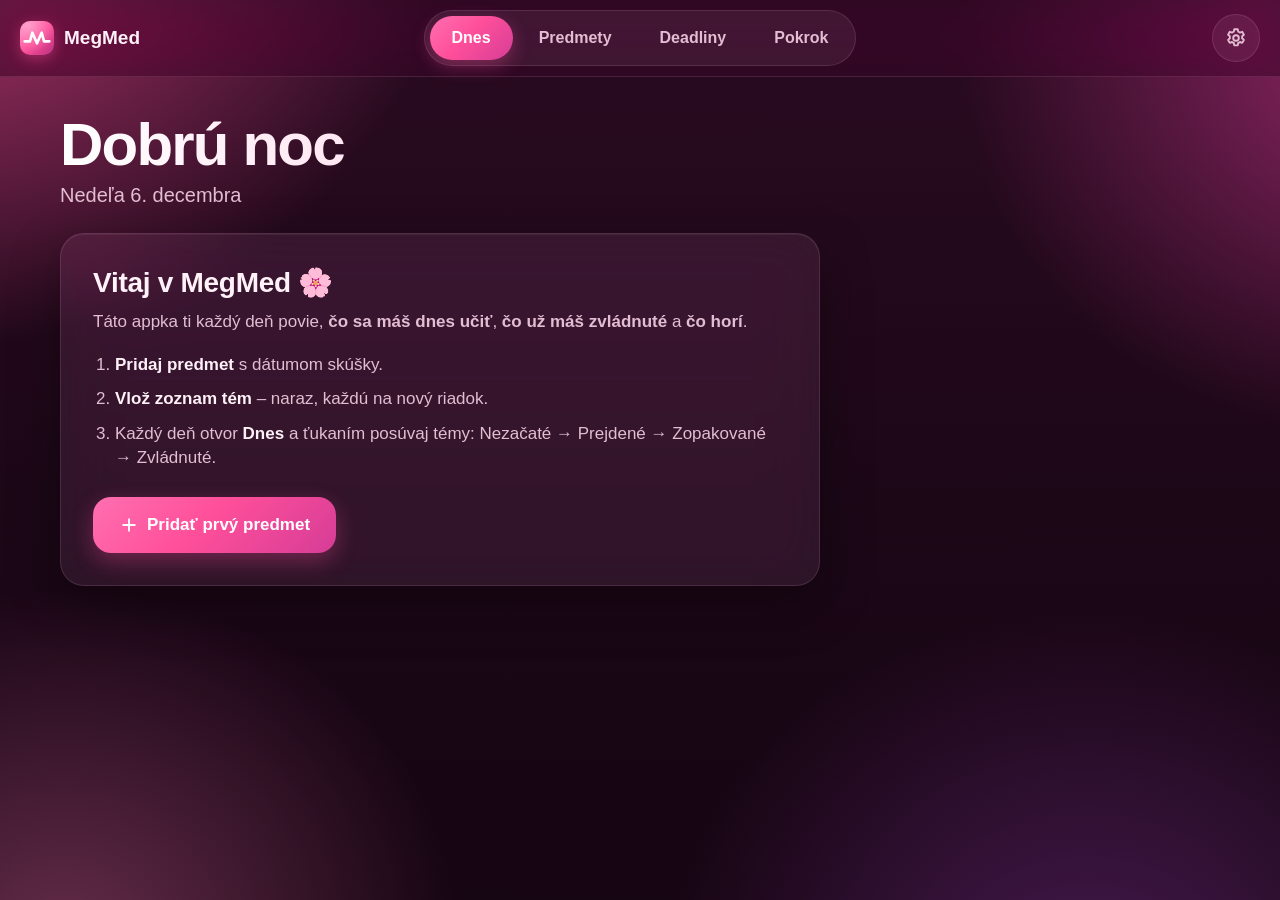
==== index.html @ 604f265f "MegMed verzia 1: riadiaca vrstva štúdia (PWA) Co-Authored-By: Claude Opus 5.5 <noreply@anthropic.com" ====
<!doctype html>
<html lang="sk">
<head>
  <meta charset="utf-8">
  <meta name="viewport" content="width=device-width, initial-scale=1, viewport-fit=cover">
  <meta name="theme-color" content="#1a0815">
  <meta name="color-scheme" content="dark">
  <meta name="apple-mobile-web-app-capable" content="yes">
  <meta name="mobile-web-app-capable" content="yes">
  <meta name="apple-mobile-web-app-status-bar-style" content="black-translucent">
  <meta name="apple-mobile-web-app-title" content="MegMed">
  <meta name="format-detection" content="telephone=no">
  <meta name="description" content="Riadiaca vrstva štúdia: čo sa dnes učiť, čo je zvládnuté a čo horí.">
  <link rel="manifest" href="manifest.webmanifest">
  <link rel="icon" href="icons/icon.svg" type="image/svg+xml">
  <link rel="apple-touch-icon" href="icons/apple-touch-icon.png">
  <link rel="stylesheet" href="css/app.css">
  <title>MegMed</title>
</head>
<body>
  <div class="bg" aria-hidden="true"></div>

  <header class="topbar">
    <a class="brand" href="#/dnes" aria-label="MegMed – Dnes">
      <img src="icons/icon.svg" alt="" width="34" height="34">
      <span>MegMed</span>
    </a>
    <nav class="tabs" aria-label="Hlavná navigácia">
      <a href="#/dnes" data-tab="dnes">Dnes</a>
      <a href="#/predmety" data-tab="predmety">Predmety</a>
      <a href="#/deadliny" data-tab="deadliny">Deadliny</a>
      <a href="#/pokrok" data-tab="pokrok">Pokrok</a>
    </nav>
    <a class="gear" href="#/nastavenia" data-tab="nastavenia" aria-label="Nastavenia">
      <svg viewBox="0 0 24 24" aria-hidden="true"><path fill="none" stroke="currentColor" stroke-width="1.9" stroke-linejoin="round" d="M10.3 3.2h3.4l.5 2.4c.6.2 1.2.6 1.7 1l2.3-.8 1.7 2.9-1.8 1.6a6.6 6.6 0 0 1 0 2l1.8 1.6-1.7 2.9-2.3-.8c-.5.4-1.1.8-1.7 1l-.5 2.4h-3.4l-.5-2.4c-.6-.2-1.2-.6-1.7-1l-2.3.8-1.7-2.9 1.8-1.6a6.6 6.6 0 0 1 0-2L4.1 8.7l1.7-2.9 2.3.8c.5-.4 1.1-.8 1.7-1z"/><circle cx="12" cy="12" r="2.8" fill="none" stroke="currentColor" stroke-width="1.9"/></svg>
    </a>
  </header>

  <main id="view" class="main"></main>
  <div id="sheet-root"></div>
  <div id="toast-root" aria-live="polite"></div>

  <noscript>MegMed potrebuje zapnutý JavaScript.</noscript>
  <script type="module" src="js/app.js"></script>
</body>
</html>
---- css/app.css ----
/* MegMed – tmavá ružová téma, optimalizovaná pre iPad (dotyk, žiadne hover akcie). */

:root {
  color-scheme: dark;
  --bg: #1a0715;
  --surface: rgba(255, 214, 236, 0.075);
  --surface-2: rgba(255, 228, 242, 0.11);
  --surface-solid: #2a1022;
  --border: rgba(255, 190, 225, 0.13);
  --border-strong: rgba(255, 190, 225, 0.24);
  --text: #fff1f8;
  --text-2: #e3bdd1;
  --muted: #b08ba0;

  --pink: #ff5fa8;
  --pink-2: #ff9ccb;
  --pink-deep: #e0408f;
  --pink-soft: rgba(255, 95, 168, 0.17);
  --grad: linear-gradient(135deg, #ff6fb1 0%, #ff4f9a 45%, #d63d97 100%);

  --green: #3ee08f;
  --green-2: #7af2b6;
  --green-soft: rgba(62, 224, 143, 0.15);
  --amber: #ffb547;
  --red: #ff5c74;

  --s0: #c4b1bd;  --s0-bg: rgba(196, 177, 189, 0.13);
  --s1: #ffb547;  --s1-bg: rgba(255, 181, 71, 0.15);
  --s2: #b3a4ff;  --s2-bg: rgba(179, 164, 255, 0.17);
  --s3: #3ee08f;  --s3-bg: rgba(62, 224, 143, 0.16);

  --radius: 24px;
  --radius-sm: 16px;
  --shadow: 0 1px 0 rgba(255, 255, 255, 0.05) inset, 0 18px 50px rgba(0, 0, 0, 0.35);
  --tap: 48px;
  --gutter: max(20px, env(safe-area-inset-left));
}

* { box-sizing: border-box; }

html { background: var(--bg); }
html, body {
  margin: 0;
  color: var(--text);
  font-family: -apple-system, BlinkMacSystemFont, "SF Pro Text", "SF Pro Display", "Segoe UI", Roboto, Helvetica, Arial, sans-serif;
  -webkit-font-smoothing: antialiased;
  -webkit-text-size-adjust: 100%;
  -webkit-tap-highlight-color: transparent;
}
body { min-height: 100vh; min-height: 100dvh; overflow-x: hidden; }

.bg {
  position: fixed; inset: 0; z-index: -1; pointer-events: none;
  background:
    radial-gradient(65vmax 55vmax at -5% -10%, rgba(255, 79, 154, 0.68), transparent 62%),
    radial-gradient(55vmax 50vmax at 108% 6%, rgba(232, 62, 160, 0.52), transparent 60%),
    radial-gradient(55vmax 50vmax at 85% 112%, rgba(176, 72, 214, 0.32), transparent 62%),
    radial-gradient(50vmax 45vmax at 5% 105%, rgba(255, 120, 180, 0.34), transparent 62%),
    linear-gradient(180deg, #2a0b21 0%, #1c0717 55%, #160512 100%);
}

a { color: inherit; text-decoration: none; }
button, input, select, textarea { font: inherit; color: inherit; }
button { cursor: pointer; background: none; border: 0; padding: 0; touch-action: manipulation; }
svg { display: block; }
h1, h2, h3 { margin: 0; letter-spacing: -0.01em; }
p { margin: 0; }
.muted { color: var(--muted); }
.small { font-size: 14px; }
.pad { padding: 20px; }
[hidden] { display: none !important; }

/* ---------- Horná lišta ---------- */

.topbar {
  position: sticky; top: 0; z-index: 20;
  display: grid; grid-template-columns: 1fr auto 1fr; align-items: center; gap: 12px;
  padding: calc(env(safe-area-inset-top) + 10px) var(--gutter) 10px;
  background: rgba(48, 10, 36, 0.55);
  -webkit-backdrop-filter: saturate(170%) blur(22px);
  backdrop-filter: saturate(170%) blur(22px);
  border-bottom: 1px solid var(--border);
}
.brand { display: flex; align-items: center; gap: 10px; font-weight: 750; font-size: 19px; min-height: var(--tap); justify-self: start; }
.brand img { border-radius: 10px; box-shadow: 0 4px 14px rgba(255, 79, 154, 0.4); }
.tabs {
  display: flex; gap: 4px; padding: 5px;
  background: rgba(255, 228, 242, 0.07); border: 1px solid var(--border); border-radius: 999px;
}
.tabs a {
  display: flex; align-items: center; justify-content: center;
  min-height: 44px; padding: 0 22px; border-radius: 999px;
  font-weight: 600; font-size: 16px; color: var(--text-2);
  transition: background .2s, color .2s;
}
.tabs a.active { background: var(--grad); color: #fff; box-shadow: 0 6px 18px rgba(255, 79, 154, 0.35); }
.gear {
  justify-self: end; position: relative;
  width: var(--tap); height: var(--tap); display: grid; place-items: center;
  border-radius: 50%; color: var(--text-2); background: rgba(255, 228, 242, 0.07); border: 1px solid var(--border);
}
.gear svg { width: 24px; height: 24px; }
.gear.active { color: #fff; background: var(--grad); border-color: transparent; }
.gear.has-dot::after {
  content: ""; position: absolute; top: 6px; right: 6px; width: 11px; height: 11px;
  border-radius: 50%; background: var(--amber); border: 2px solid #1a0815;
}

@media (max-width: 760px) {
  .brand span { display: none; }
  .tabs a { padding: 0 14px; font-size: 15px; }
}

/* ---------- Hlavný obsah ---------- */

.main {
  max-width: 1200px; margin: 0 auto;
  padding: 28px var(--gutter) calc(48px + env(safe-area-inset-bottom));
}
.view-enter { animation: fade .25s ease; }
@keyframes fade { from { opacity: 0; transform: translateY(6px); } to { opacity: 1; transform: none; } }

.hero { margin: 8px 0 26px; }
.hero-title {
  font-size: clamp(40px, 5.4vw, 60px); font-weight: 800; letter-spacing: -0.03em; line-height: 1.05;
  background: linear-gradient(90deg, #fff 0%, #ffd2e8 45%, var(--pink-2) 100%);
  -webkit-background-clip: text; background-clip: text; color: transparent;
}
.hero-date { margin-top: 8px; font-size: 20px; color: var(--text-2); font-weight: 500; }

.page-head { display: flex; align-items: flex-end; justify-content: space-between; gap: 16px; flex-wrap: wrap; margin: 6px 0 22px; }
.page-title { font-size: clamp(32px, 4vw, 42px); font-weight: 800; letter-spacing: -0.025em; display: flex; align-items: center; gap: 12px; }
.page-sub { margin-top: 6px; color: var(--text-2); font-size: 16px; display: flex; flex-wrap: wrap; align-items: center; gap: 8px; }
.page-actions { display: flex; gap: 10px; flex-wrap: wrap; }
.section-title { font-size: 22px; font-weight: 700; margin: 30px 0 14px; }

.back-link { display: inline-flex; align-items: center; gap: 4px; min-height: var(--tap); padding-right: 12px; color: var(--pink-2); font-weight: 600; font-size: 17px; }
.back-link svg { width: 22px; height: 22px; }

/* ---------- Karty ---------- */

.card {
  background: var(--surface);
  border: 1px solid var(--border);
  border-radius: var(--radius);
  box-shadow: var(--shadow);
  -webkit-backdrop-filter: blur(24px) saturate(140%);
  backdrop-filter: blur(24px) saturate(140%);
}
.card-head { display: flex; align-items: center; justify-content: space-between; gap: 10px; margin-bottom: 16px; }
.card-head h2 { font-size: 20px; font-weight: 700; }
.link { color: var(--pink-2); font-weight: 600; min-height: 44px; display: inline-flex; align-items: center; padding: 0 4px; }

/* ---------- Tlačidlá ---------- */

.btn {
  display: inline-flex; align-items: center; justify-content: center; gap: 8px;
  min-height: var(--tap); padding: 0 20px; border-radius: var(--radius-sm);
  font-weight: 650; font-size: 16px; white-space: nowrap;
  transition: transform .12s, filter .15s, background .2s;
  user-select: none; -webkit-user-select: none;
}
.btn svg { width: 20px; height: 20px; flex: none; }
.btn:active { transform: scale(0.97); filter: brightness(1.1); }
.btn-primary { background: var(--grad); color: #fff; box-shadow: 0 8px 22px rgba(255, 79, 154, 0.32); }
.btn-ghost { background: var(--surface-2); border: 1px solid var(--border); color: var(--text); }
.btn-danger { background: var(--red); color: #fff; }
.btn-danger-ghost { color: var(--red); background: rgba(255, 92, 116, 0.1); border: 1px solid rgba(255, 92, 116, 0.25); }
.btn-lg { min-height: 56px; padding: 0 26px; font-size: 17px; border-radius: 18px; }
.btn-sm { min-height: 44px; padding: 0 14px; font-size: 15px; }
.btn:disabled { opacity: 0.45; box-shadow: none; }
.icon-btn {
  width: var(--tap); height: var(--tap); flex: none; display: grid; place-items: center;
  border-radius: 14px; color: var(--muted);
}
.icon-btn svg { width: 22px; height: 22px; }
.icon-btn:active { background: var(--surface-2); }

.chip {
  display: inline-flex; align-items: center; gap: 6px; padding: 5px 11px; border-radius: 999px;
  font-size: 13px; font-weight: 650; background: var(--surface-2); color: var(--text-2); white-space: nowrap;
}
.chip svg { width: 15px; height: 15px; }
.chip-warn { background: rgba(255, 181, 71, 0.16); color: var(--amber); }
.chip-exam { background: var(--pink-soft); color: var(--pink-2); }
.chip-steps { background: var(--pink-soft); color: var(--pink-2); padding: 2px 8px; font-size: 12px; vertical-align: 2px; }

.color-dot { width: 12px; height: 12px; border-radius: 50%; background: var(--c, var(--pink)); flex: none; box-shadow: 0 0 0 3px color-mix(in srgb, var(--c, var(--pink)) 25%, transparent); }
.color-dot.big { width: 18px; height: 18px; }

/* ---------- Stavy tém ---------- */

.status {
  display: inline-flex; align-items: center; gap: 7px;
  padding: 7px 13px 7px 10px; border-radius: 999px; font-size: 14px; font-weight: 700; white-space: nowrap;
  border: 1.5px solid transparent;
}
.status-ico { width: 18px; height: 18px; flex: none; }
.s0 { --sc: var(--s0); --sb: var(--s0-bg); }
.s1 { --sc: var(--s1); --sb: var(--s1-bg); }
.s2 { --sc: var(--s2); --sb: var(--s2-bg); }
.s3 { --sc: var(--s3); --sb: var(--s3-bg); }
.status { color: var(--sc); background: var(--sb); border-color: color-mix(in srgb, var(--sc) 35%, transparent); }
.status.s0 { border-style: dashed; }

/* ---------- Progress bary ---------- */

.bar { position: relative; height: 10px; border-radius: 999px; background: rgba(255, 255, 255, 0.08); overflow: hidden; flex: 1; }
.bar.big, .bar-row.big .bar { height: 14px; }
.bar > i { position: absolute; inset: 0 auto 0 0; border-radius: inherit; background: linear-gradient(90deg, #26c97a, var(--green) 60%, var(--green-2)); box-shadow: 0 0 16px rgba(62, 224, 143, 0.45); transition: width .5s cubic-bezier(.2, .8, .2, 1); min-width: 0; }
.bar-row { display: flex; align-items: center; gap: 12px; margin-top: 14px; }
.bar-row b { font-size: 17px; min-width: 52px; text-align: right; color: var(--green-2); font-variant-numeric: tabular-nums; }
.bar-row.big b { font-size: 22px; }

.stack { display: flex; height: 8px; border-radius: 999px; overflow: hidden; gap: 2px; margin-top: 12px; }
.stack i { background: var(--sc); opacity: .85; }
.mini-counts { display: flex; flex-wrap: wrap; gap: 6px 14px; margin-top: 12px; }
.mini { display: inline-flex; align-items: center; gap: 5px; color: var(--sc); font-size: 14px; font-weight: 650; font-variant-numeric: tabular-nums; }
.mini .status-ico { width: 15px; height: 15px; }

/* ---------- Výstrahy ---------- */

.alerts { display: grid; gap: 12px; margin-bottom: 22px; }
.alert {
  display: flex; align-items: center; gap: 14px; flex-wrap: wrap;
  padding: 16px 20px; border-radius: var(--radius-sm); font-size: 16px; line-height: 1.4;
}
.alert > svg { width: 26px; height: 26px; flex: none; }
.alert > div:first-of-type { flex: 1; min-width: 240px; }
.alert.hot {
  background: linear-gradient(135deg, rgba(255, 79, 154, 0.32), rgba(255, 92, 116, 0.22));
  border: 1px solid rgba(255, 120, 170, 0.55); color: #fff;
  box-shadow: 0 10px 30px rgba(255, 79, 154, 0.25);
}
.alert.hot > svg { color: #ffd0e5; }
.alert.past { background: rgba(255, 181, 71, 0.12); border: 1px solid rgba(255, 181, 71, 0.4); }
.alert.past > svg { color: var(--amber); }
.alert-actions { display: flex; gap: 8px; }

/* ---------- Dnes ---------- */

.today-grid { display: grid; grid-template-columns: minmax(0, 1.65fr) minmax(300px, 1fr); gap: 20px; align-items: start; }
.side-col { display: grid; gap: 20px; }
@media (max-width: 960px) {
  .today-grid { grid-template-columns: 1fr; }
  .side-col { grid-template-columns: 1fr 1fr; order: -1; }
}
@media (max-width: 640px) { .side-col { grid-template-columns: 1fr; } }

.learn-card, .progress-card, .next-card { padding: 22px; }
.plan-subject + .plan-subject { margin-top: 22px; padding-top: 20px; border-top: 1px solid var(--border); }
.plan-subject-head { display: flex; align-items: center; gap: 10px; flex-wrap: wrap; margin-bottom: 10px; }
.plan-subject-name { font-size: 18px; font-weight: 700; min-height: 44px; display: inline-flex; align-items: center; }
.plan-goal { margin-left: auto; font-weight: 700; color: var(--green-2); font-variant-numeric: tabular-nums; }
.plan-items { display: grid; grid-template-columns: minmax(0, 1fr); gap: 8px; }
.learn-card, .side-col { min-width: 0; }
.plan-item {
  display: flex; align-items: center; gap: 12px; padding: 10px 10px 10px 16px; min-height: 64px;
  border-radius: var(--radius-sm); background: rgba(255, 255, 255, 0.04); border: 1px solid var(--border);
  user-select: none; -webkit-user-select: none; -webkit-touch-callout: none;
  transition: opacity .3s, background .3s, transform .15s;
}
.plan-item.pressed { transform: scale(0.98); }
.plan-item-main { flex: 1; min-width: 0; display: flex; flex-direction: column; gap: 3px; }
.plan-item-title { font-size: 16.5px; font-weight: 600; line-height: 1.3; }
.plan-item-sub { font-size: 14px; color: var(--muted); overflow: hidden; text-overflow: ellipsis; white-space: nowrap; }
.plan-item .status { flex: none; }
.advance-btn { background: var(--grad); color: #fff; min-width: 150px; box-shadow: 0 6px 16px rgba(255, 79, 154, .28); }
.plan-item.done { background: var(--green-soft); border-color: rgba(62, 224, 143, 0.3); }
.plan-item.done .plan-item-title { color: var(--text-2); text-decoration: line-through; text-decoration-color: rgba(62, 224, 143, .6); }
.done-mark { display: inline-flex; align-items: center; gap: 6px; min-width: 150px; justify-content: center; min-height: var(--tap); color: var(--green); font-weight: 700; }
.done-mark svg { width: 22px; height: 22px; }
@media (max-width: 700px) {
  .plan-item { flex-wrap: wrap; }
  .plan-item-main { flex-basis: 100%; }
  .plan-item .status { margin-right: auto; }
}
.plan-empty, .inline-empty { display: flex; align-items: center; justify-content: space-between; gap: 12px; flex-wrap: wrap; padding: 14px 16px; border-radius: var(--radius-sm); background: rgba(255, 255, 255, 0.04); color: var(--text-2); }
.inline-empty { flex-direction: column; align-items: flex-start; }

.big-num { display: flex; align-items: baseline; gap: 8px; margin-bottom: 14px; }
.big-num b { font-size: 52px; font-weight: 800; letter-spacing: -0.03em; color: var(--green-2); line-height: 1; font-variant-numeric: tabular-nums; }
.big-num span { color: var(--text-2); font-size: 18px; font-weight: 600; }
.progress-card .muted.small { margin-top: 10px; }
.sub-progress { list-style: none; margin: 16px 0 0; padding: 0; display: grid; gap: 8px; }
.sub-progress li { display: flex; align-items: center; gap: 10px; font-size: 15px; }
.sub-progress .name { flex: 1; overflow: hidden; text-overflow: ellipsis; white-space: nowrap; }
.sub-progress .val { font-weight: 700; color: var(--text-2); font-variant-numeric: tabular-nums; }

.next-list { list-style: none; margin: 0; padding: 0; display: grid; gap: 10px; }
.next-list li { display: flex; align-items: center; gap: 14px; }
.next-main { display: flex; flex-direction: column; gap: 2px; min-width: 0; }
.next-title { font-weight: 650; overflow: hidden; text-overflow: ellipsis; white-space: nowrap; }
.count-box {
  width: 64px; height: 64px; flex: none; border-radius: 18px; display: flex; flex-direction: column; align-items: center; justify-content: center;
  background: color-mix(in srgb, var(--c, var(--pink)) 16%, transparent); border: 1px solid color-mix(in srgb, var(--c, var(--pink)) 40%, transparent);
}
.count-box b { font-size: 24px; font-weight: 800; line-height: 1; font-variant-numeric: tabular-nums; }
.count-box span { font-size: 12px; color: var(--text-2); margin-top: 3px; }
.count-box.soon { background: var(--grad); border-color: transparent; color: #fff; box-shadow: 0 6px 16px rgba(255, 79, 154, .35); }
.count-box.soon span { color: rgba(255, 255, 255, .85); }

.welcome { padding: 32px; max-width: 760px; }
.welcome h2 { font-size: 28px; margin-bottom: 10px; }
.welcome p { color: var(--text-2); font-size: 17px; line-height: 1.5; }
.steps { margin: 18px 0 26px; padding-left: 22px; display: grid; gap: 10px; font-size: 17px; line-height: 1.45; color: var(--text-2); }
.steps b { color: var(--text); }

/* ---------- Prázdne stavy ---------- */

.empty { padding: 44px 32px; text-align: center; display: flex; flex-direction: column; align-items: center; gap: 12px; max-width: 680px; margin: 10px auto; }
.empty h2 { font-size: 24px; }
.empty p { color: var(--text-2); font-size: 17px; line-height: 1.5; max-width: 520px; margin-bottom: 10px; }
.empty-art { width: 76px; height: 76px; border-radius: 24px; display: grid; place-items: center; background: var(--grad); color: #fff; box-shadow: 0 12px 30px rgba(255, 79, 154, .4); margin-bottom: 6px; }
.empty-art svg { width: 38px; height: 38px; }
.empty-actions { display: flex; gap: 10px; flex-wrap: wrap; justify-content: center; }

/* ---------- Predmety ---------- */

.subject-grid { display: grid; grid-template-columns: repeat(auto-fill, minmax(320px, 1fr)); gap: 18px; }
.subject-card { padding: 22px; display: block; border-top: 4px solid var(--c); transition: transform .12s; }
.subject-card:active { transform: scale(0.985); }
.subject-card.is-past { opacity: .6; }
.subject-card-top { display: flex; align-items: center; gap: 10px; margin-bottom: 8px; }
.subject-card-top h3 { font-size: 21px; flex: 1; min-width: 0; }
.subject-card .muted { font-size: 15px; }
.subject-card .muted.small { margin-top: 6px; font-size: 14px; }
.hint-line { margin-top: 16px; display: flex; align-items: center; gap: 6px; color: var(--pink-2); font-weight: 600; }
.hint-line svg { width: 18px; height: 18px; }

/* ---------- Detail predmetu ---------- */

.subject-summary { padding: 18px 22px; margin-bottom: 18px; }
.subject-summary .bar-row { margin-top: 0; }
.subject-summary .muted { margin-top: 8px; }
.toolbar { display: flex; gap: 10px; margin-bottom: 12px; }
.search {
  flex: 1; display: flex; align-items: center; gap: 10px; padding: 0 16px; min-height: var(--tap);
  border-radius: var(--radius-sm); background: var(--surface); border: 1px solid var(--border);
}
.search svg { width: 20px; height: 20px; color: var(--muted); flex: none; }
.search input { flex: 1; border: 0; background: none; outline: none; font-size: 17px; min-height: 46px; min-width: 0; }
.search input::placeholder { color: var(--muted); }
.filter-chips { display: flex; gap: 8px; flex-wrap: wrap; margin-bottom: 10px; }
.fchip {
  display: inline-flex; align-items: center; gap: 7px; min-height: 44px; padding: 0 16px;
  border-radius: 999px; background: var(--surface); border: 1px solid var(--border); font-weight: 600; font-size: 15px; color: var(--text-2);
}
.fchip b { font-variant-numeric: tabular-nums; color: var(--text); }
.fchip .status-ico { width: 16px; height: 16px; color: var(--sc); }
.fchip.on { background: var(--pink-soft); border-color: var(--pink); color: var(--text); }
.gesture-hint { font-size: 13.5px; color: var(--muted); margin: 4px 2px 14px; line-height: 1.4; }

.topic-list { position: relative; display: flex; flex-direction: column; gap: 8px; }
.group-head {
  display: flex; align-items: center; gap: 10px; padding: 18px 4px 4px; min-height: 52px;
  font-weight: 700; font-size: 17px; color: var(--pink-2);
}
.group-head.is-hidden { display: none; }
.group-head .group-name { flex: 1; min-width: 0; }
.group-count { font-size: 14px; color: var(--muted); font-variant-numeric: tabular-nums; }
.group-empty { padding: 14px 16px; border: 1.5px dashed var(--border-strong); border-radius: var(--radius-sm); color: var(--muted); font-size: 14px; }
.list-empty { padding: 20px; text-align: center; color: var(--muted); }

.topic-row {
  display: flex; align-items: center; gap: 4px; padding: 6px 6px 6px 2px; min-height: 64px;
  border-radius: var(--radius-sm); background: var(--surface); border: 1px solid var(--border);
  user-select: none; -webkit-user-select: none; -webkit-touch-callout: none;
  transition: transform .15s, box-shadow .15s, background .15s;
}
.topic-row.pressed { transform: scale(0.985); background: var(--surface-2); }
.drag-handle { width: 44px; height: 52px; display: grid; place-items: center; color: var(--muted); touch-action: none; flex: none; }
.drag-handle svg { width: 22px; height: 22px; }
.no-drag .drag-handle { visibility: hidden; width: 12px; }
.topic-main { flex: 1; min-width: 0; text-align: left; display: flex; flex-direction: column; gap: 3px; min-height: 52px; justify-content: center; padding: 4px 6px; }
.topic-title { font-size: 16.5px; font-weight: 600; line-height: 1.3; }
.topic-note { font-size: 14px; color: var(--muted); overflow: hidden; text-overflow: ellipsis; white-space: nowrap; }
.status-btn { min-height: 52px; padding: 0 4px; display: flex; align-items: center; flex: none; }
.status-btn .status { min-width: 138px; justify-content: center; padding-top: 10px; padding-bottom: 10px; }
.status-btn:active .status { transform: scale(0.95); }
.topic-row.dragging { position: relative; z-index: 5; background: var(--surface-solid); border-color: var(--pink); box-shadow: 0 16px 40px rgba(0, 0, 0, .5), 0 0 0 2px rgba(255, 95, 168, .35); transition: none; }
.is-dragging .topic-row:not(.dragging) { transition: none; }

@media (max-width: 700px) {
  .status-btn .status { min-width: 0; }
}

/* ---------- Deadliny ---------- */

.dl-list { display: grid; gap: 10px; }
.dl-row { display: flex; align-items: center; gap: 16px; padding: 14px 18px 14px 14px; width: 100%; text-align: left; border-left: 4px solid var(--c); }
.dl-row:active { transform: scale(0.99); }
.dl-row.is-past { opacity: .5; }
.dl-row.is-past .count-box { background: rgba(255, 255, 255, .05); border-color: var(--border); }
.dl-main { flex: 1; min-width: 0; display: flex; flex-direction: column; gap: 4px; }
.dl-title { font-size: 17px; font-weight: 700; }
.dl-left { font-size: 14px; color: var(--amber); display: inline-flex; align-items: center; gap: 5px; }
.dl-left.ok { color: var(--green); }
.dl-left svg { width: 16px; height: 16px; }

/* ---------- Pokrok ---------- */

.progress-top { display: grid; grid-template-columns: minmax(280px, 0.8fr) minmax(0, 1.6fr); gap: 18px; }
@media (max-width: 960px) { .progress-top { grid-template-columns: 1fr; } }
.week-card, .heat-card { padding: 22px; }
.week-stats { display: grid; gap: 16px; }
@media (max-width: 960px) { .week-stats { grid-template-columns: repeat(3, 1fr); } }
.stat { display: flex; flex-direction: column; gap: 2px; }
.stat b { font-size: 38px; font-weight: 800; letter-spacing: -0.02em; color: var(--green-2); line-height: 1.05; font-variant-numeric: tabular-nums; }
.stat b small { font-size: 20px; color: var(--muted); font-weight: 700; }
.stat span { color: var(--text-2); font-size: 15px; }

.heatmap { --cell: 15px; --gap: 4px; overflow-x: auto; padding-bottom: 4px; }
@media (min-width: 1100px) { .heatmap { --cell: 18px; } }
.hm-months { display: grid; grid-template-columns: repeat(var(--weeks), var(--cell)); gap: var(--gap); margin-left: 30px; font-size: 12px; color: var(--muted); height: 18px; }
.hm-months span { white-space: nowrap; overflow: visible; }
.hm-body { display: flex; gap: 6px; }
.hm-days { display: grid; grid-template-rows: repeat(7, var(--cell)); gap: var(--gap); width: 24px; font-size: 11px; color: var(--muted); }
.hm-days span { line-height: var(--cell); }
.hm-grid { display: flex; gap: var(--gap); }
.hm-col { display: grid; grid-template-rows: repeat(7, var(--cell)); gap: var(--gap); }
.hm { width: var(--cell); height: var(--cell); border-radius: 4px; display: block; }
.hm.l0 { background: rgba(255, 255, 255, 0.07); }
.hm.l1 { background: rgba(62, 224, 143, 0.28); }
.hm.l2 { background: rgba(62, 224, 143, 0.5); }
.hm.l3 { background: rgba(62, 224, 143, 0.75); }
.hm.l4 { background: var(--green); box-shadow: 0 0 10px rgba(62, 224, 143, .5); }
.hm.lf { background: transparent; border: 1px dashed rgba(255, 255, 255, .08); }
.hm.today { outline: 2px solid var(--pink); outline-offset: 1px; }
.hm-legend { display: flex; align-items: center; gap: 5px; justify-content: flex-end; margin-top: 12px; font-size: 12px; color: var(--muted); }
.hm-legend .hm { --cell: 13px; }

.subject-progress { display: grid; grid-template-columns: repeat(auto-fill, minmax(380px, 1fr)); gap: 18px; }
@media (max-width: 860px) { .subject-progress { grid-template-columns: 1fr; } }
.sp-card { padding: 22px; display: block; border-top: 4px solid var(--c); }
.sp-head { display: flex; align-items: center; gap: 10px; flex-wrap: wrap; }
.sp-head h3 { font-size: 20px; flex: 1; min-width: 0; }
.sp-days { font-size: 14px; color: var(--text-2); }
.sp-days b { font-size: 18px; color: var(--text); }
.sp-days.soon, .sp-days.soon b { color: var(--amber); }
.sp-card > .muted.small { margin-top: 6px; }
.schedule { display: flex; align-items: center; gap: 10px; margin-top: 16px; padding: 12px 14px; border-radius: var(--radius-sm); font-size: 14.5px; color: var(--text-2); line-height: 1.35; }
.schedule-badge { padding: 5px 11px; border-radius: 999px; font-weight: 750; font-size: 13.5px; white-space: nowrap; }
.schedule.ok { background: var(--green-soft); }
.schedule.ok .schedule-badge { background: var(--green); color: #052b18; }
.schedule.warn { background: rgba(255, 181, 71, .12); }
.schedule.warn .schedule-badge { background: var(--amber); color: #3a2300; }
.schedule.bad { background: rgba(255, 92, 116, .12); }
.schedule.bad .schedule-badge { background: var(--red); color: #fff; }

/* ---------- Nastavenia ---------- */

.settings-card { padding: 24px; margin-bottom: 18px; max-width: 820px; }
.settings-card h2 { font-size: 21px; margin-bottom: 14px; }
.settings-card > p { line-height: 1.5; }
.backup-status { display: flex; gap: 14px; padding: 16px; border-radius: var(--radius-sm); margin-bottom: 16px; line-height: 1.5; }
.backup-status > svg { width: 26px; height: 26px; flex: none; margin-top: 2px; }
.backup-status p + p { margin-top: 6px; color: var(--text-2); }
.backup-status.ok { background: var(--green-soft); }
.backup-status.ok > svg { color: var(--green); }
.backup-status.overdue { background: rgba(255, 181, 71, .13); border: 1px solid rgba(255, 181, 71, .35); }
.backup-status.overdue > svg { color: var(--amber); }
.btn-row { display: flex; gap: 12px; flex-wrap: wrap; margin-bottom: 12px; }
[data-persist] { display: flex; gap: 8px; align-items: flex-start; line-height: 1.5; }
[data-persist] svg { width: 20px; height: 20px; color: var(--green); flex: none; margin-top: 2px; }
.settings-card .muted.small { margin-top: 8px; }
.danger-zone { border-color: rgba(255, 92, 116, .3); }
.danger-zone p { margin-bottom: 16px; }
.about { text-align: center; margin-top: 26px; max-width: 820px; }

/* ---------- Panely (dialógy) ---------- */

.sheet-wrap { position: fixed; inset: 0; z-index: 50; display: flex; align-items: center; justify-content: center; padding: 20px; padding-bottom: max(20px, env(safe-area-inset-bottom)); }
.sheet-backdrop { position: absolute; inset: 0; background: rgba(8, 2, 6, 0.6); -webkit-backdrop-filter: blur(6px); backdrop-filter: blur(6px); opacity: 0; transition: opacity .2s; }
.sheet {
  position: relative; width: min(600px, 100%); max-height: calc(100dvh - 40px); overflow: auto; -webkit-overflow-scrolling: touch;
  background: linear-gradient(180deg, #33132a, #250c1e); border: 1px solid var(--border-strong); border-radius: 28px;
  box-shadow: 0 30px 80px rgba(0, 0, 0, .6); padding: 8px 24px 24px;
  transform: translateY(24px) scale(.98); opacity: 0; transition: transform .22s cubic-bezier(.2, .8, .2, 1), opacity .2s;
}
.sheet-wide { width: min(760px, 100%); }
.sheet-small { width: min(460px, 100%); }
.sheet-wrap.open .sheet { transform: none; opacity: 1; }
.sheet-wrap.open .sheet-backdrop { opacity: 1; }
.sheet-head { display: flex; align-items: center; justify-content: space-between; gap: 12px; position: sticky; top: -8px; padding: 12px 0 10px; background: inherit; z-index: 1; }
.sheet-head h2 { font-size: 21px; overflow: hidden; text-overflow: ellipsis; }
.sheet-head .icon-btn { background: var(--surface-2); border-radius: 50%; font-size: 18px; color: var(--text-2); }
.sheet-text { color: var(--text-2); font-size: 16.5px; line-height: 1.5; margin: 4px 0 22px; }

.menu-list { display: grid; gap: 4px; margin-top: 4px; }
.menu-item { display: flex; align-items: center; gap: 12px; min-height: 54px; padding: 0 14px; border-radius: 14px; text-align: left; font-size: 17px; font-weight: 550; }
.menu-item:active { background: var(--surface-2); }
.menu-item.current { background: var(--pink-soft); }
.menu-item.danger { color: var(--red); }
.menu-label { flex: 1; }
.menu-current { font-size: 13px; color: var(--pink-2); font-weight: 650; }
.menu-sep { height: 1px; background: var(--border); margin: 6px 4px; }
.status-dot { color: var(--sc); display: inline-flex; }
.status-dot .status-ico { width: 22px; height: 22px; }

/* ---------- Formuláre ---------- */

.form { display: grid; gap: 18px; }
.field { display: grid; gap: 8px; border: 0; margin: 0; padding: 0; min-width: 0; }
.field > span, .field > legend { font-size: 14.5px; font-weight: 650; color: var(--text-2); padding: 0; }
.field em { font-style: normal; color: var(--muted); font-weight: 500; }
.field-row { display: grid; grid-template-columns: 1fr 1fr; gap: 14px; }
@media (max-width: 560px) { .field-row { grid-template-columns: 1fr; } }
.field input:not([type=radio]), .field select, .field textarea {
  width: 100%; min-height: 52px; padding: 12px 16px; border-radius: 14px;
  background: rgba(0, 0, 0, 0.25); border: 1px solid var(--border-strong); outline: none;
  font-size: 17px; /* ≥16 px, aby iPad pri písaní nezoomoval */
  -webkit-appearance: none; appearance: none;
}
.field select { background-image: linear-gradient(45deg, transparent 50%, var(--muted) 50%), linear-gradient(135deg, var(--muted) 50%, transparent 50%); background-position: calc(100% - 22px) 50%, calc(100% - 16px) 50%; background-size: 6px 6px; background-repeat: no-repeat; padding-right: 40px; }
.field textarea { min-height: 260px; line-height: 1.5; resize: vertical; }
.field input:focus, .field select:focus, .field textarea:focus { border-color: var(--pink); box-shadow: 0 0 0 3px var(--pink-soft); }
.field input::placeholder, .field textarea::placeholder { color: rgba(176, 139, 160, .75); }
.field input[type=date], .field input[type=time] { color-scheme: dark; }

.swatches { display: flex; gap: 10px; flex-wrap: wrap; }
.swatch { position: relative; width: 48px; height: 48px; }
.swatch input { position: absolute; opacity: 0; inset: 0; margin: 0; }
.swatch span { position: absolute; inset: 4px; border-radius: 50%; background: var(--c); transition: transform .15s; }
.swatch input:checked + span { box-shadow: 0 0 0 3px #250c1e, 0 0 0 5px #fff; transform: scale(0.9); }

.seg { display: grid; grid-template-columns: repeat(4, 1fr); gap: 6px; }
@media (max-width: 560px) { .seg { grid-template-columns: 1fr 1fr; } }
.seg-opt { position: relative; }
.seg-opt input { position: absolute; opacity: 0; }
.seg-opt span { display: flex; align-items: center; justify-content: center; gap: 6px; min-height: 50px; padding: 0 8px; border-radius: 14px; border: 1.5px solid var(--border); font-weight: 650; font-size: 14.5px; color: var(--text-2); text-align: center; }
.seg-opt .status-ico { width: 17px; height: 17px; color: var(--sc); }
.seg-opt input:checked + span { background: var(--sb); border-color: var(--sc); color: var(--sc); }

.form-error { color: var(--red); font-weight: 600; }
.form-actions { display: flex; align-items: center; gap: 10px; flex-wrap: wrap; justify-content: flex-end; }
.form-actions .spacer { flex: 1; }
.count-hint { color: var(--text-2); font-weight: 600; }

/* ---------- Toast ---------- */

#toast-root { position: fixed; left: 0; right: 0; bottom: calc(24px + env(safe-area-inset-bottom)); display: flex; justify-content: center; z-index: 60; pointer-events: none; padding: 0 20px; }
.toast {
  background: rgba(46, 18, 38, .95); border: 1px solid var(--border-strong); color: var(--text);
  padding: 14px 22px; border-radius: 999px; font-weight: 600; box-shadow: 0 14px 40px rgba(0, 0, 0, .5);
  transform: translateY(20px); opacity: 0; transition: transform .25s, opacity .25s; max-width: 640px; text-align: center;
}
.toast.show { transform: none; opacity: 1; }
.toast.bad { border-color: var(--red); }

@media (prefers-reduced-motion: reduce) {
  *, *::before, *::after { animation: none !important; transition: none !important; }
}
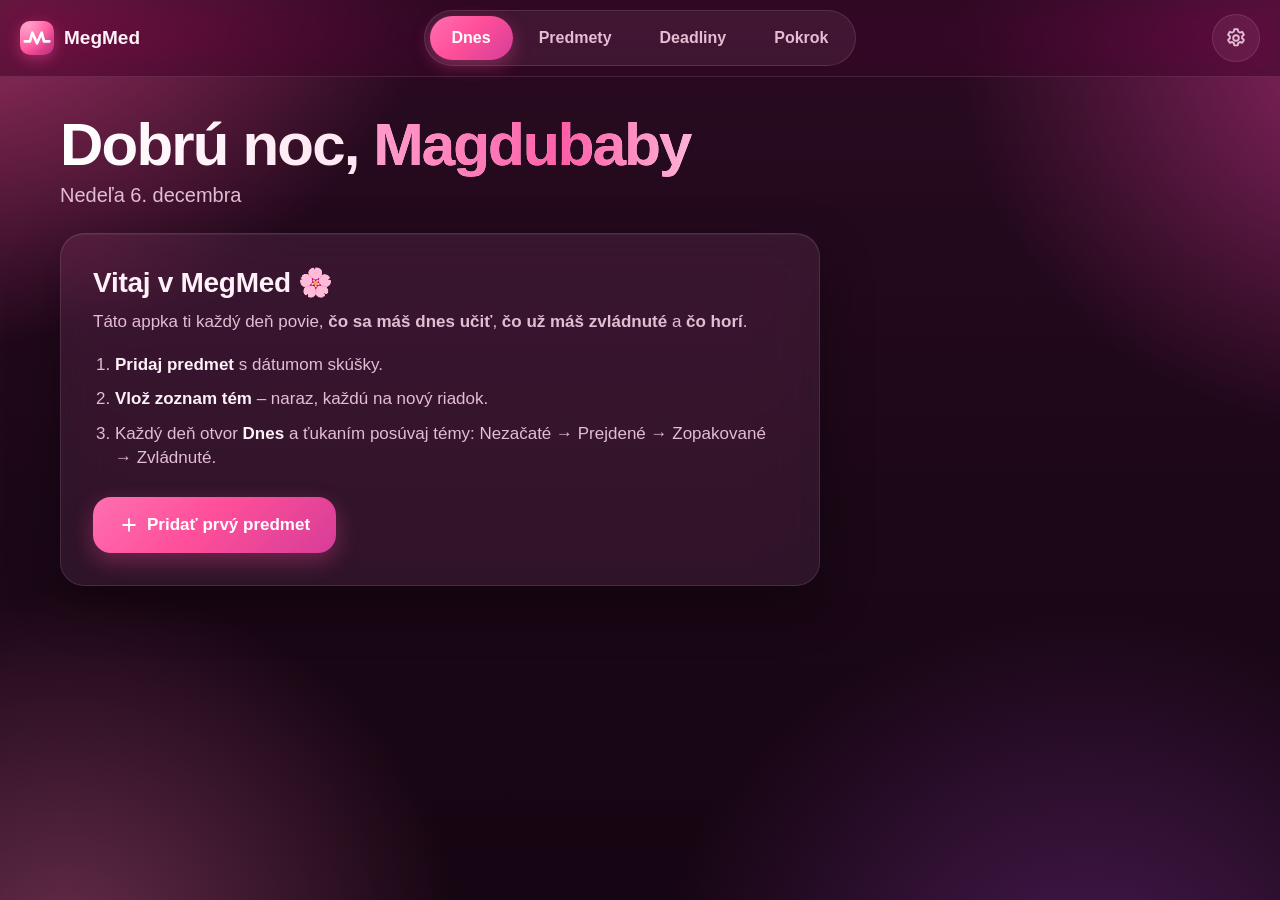
==== commit 2d9d81c6: "Pozdrav s menom Magdubaby a úvodná animácia pri otvorení; service worker v3 Co-Authored-By: Claude O" ====
--- a/index.html
+++ b/index.html
@@ -18,6 +18,21 @@
   <title>MegMed</title>
 </head>
 <body>
+  <div id="splash" aria-hidden="true">
+    <div class="splash-inner">
+      <svg class="splash-logo" viewBox="0 0 512 512">
+        <defs>
+          <linearGradient id="sg" x1="0" y1="0" x2="1" y2="1">
+            <stop offset="0" stop-color="#ff7ab8"/><stop offset="0.5" stop-color="#ff4f9a"/><stop offset="1" stop-color="#b8307f"/>
+          </linearGradient>
+        </defs>
+        <rect width="512" height="512" rx="112" fill="url(#sg)"/>
+        <polyline class="splash-pulse" points="70,306 150,306 186,176 256,336 326,176 362,306 442,306" fill="none" stroke="#fff" stroke-width="40" stroke-linecap="round" stroke-linejoin="round"/>
+      </svg>
+      <div class="splash-name">MegMed</div>
+    </div>
+  </div>
+
   <div class="bg" aria-hidden="true"></div>
 
   <header class="topbar">
--- a/css/app.css
+++ b/css/app.css
@@ -74,7 +74,7 @@
 
 .topbar {
   position: sticky; top: 0; z-index: 20;
-  display: grid; grid-template-columns: 1fr auto 1fr; align-items: center; gap: 12px;
+  display: grid; grid-template-columns: minmax(0, 1fr) auto minmax(0, 1fr); align-items: center; gap: 12px;
   padding: calc(env(safe-area-inset-top) + 10px) var(--gutter) 10px;
   background: rgba(48, 10, 36, 0.55);
   -webkit-backdrop-filter: saturate(170%) blur(22px);
@@ -106,9 +106,14 @@
   border-radius: 50%; background: var(--amber); border: 2px solid #1a0815;
 }
 
-@media (max-width: 760px) {
+@media (max-width: 900px) {
   .brand span { display: none; }
-  .tabs a { padding: 0 14px; font-size: 15px; }
+  .tabs a { padding: 0 16px; font-size: 15.5px; }
+}
+@media (max-width: 560px) {
+  .topbar { gap: 8px; }
+  .tabs { gap: 2px; padding: 4px; }
+  .tabs a { padding: 0 10px; font-size: 14.5px; }
 }
 
 /* ---------- Hlavný obsah ---------- */
@@ -117,8 +122,46 @@
   max-width: 1200px; margin: 0 auto;
   padding: 28px var(--gutter) calc(48px + env(safe-area-inset-bottom));
 }
-.view-enter { animation: fade .25s ease; }
-@keyframes fade { from { opacity: 0; transform: translateY(6px); } to { opacity: 1; transform: none; } }
+.view-enter > * { animation: rise .5s cubic-bezier(.2, .8, .2, 1) both; }
+.view-enter > :nth-child(2) { animation-delay: .06s; }
+.view-enter > :nth-child(3) { animation-delay: .12s; }
+.view-enter > :nth-child(4) { animation-delay: .18s; }
+.view-enter > :nth-child(n+5) { animation-delay: .24s; }
+.view-enter .today-grid > *, .view-enter .side-col > * { animation: rise .55s cubic-bezier(.2, .8, .2, 1) both; }
+.view-enter .today-grid > :nth-child(2) { animation-delay: .1s; }
+.view-enter .side-col > :nth-child(2) { animation-delay: .16s; }
+@keyframes rise { from { opacity: 0; transform: translateY(14px); } to { opacity: 1; transform: none; } }
+
+/* ---------- Úvodná animácia pri otvorení ---------- */
+
+#splash {
+  position: fixed; inset: 0; z-index: 100; display: grid; place-items: center;
+  background:
+    radial-gradient(60vmax 50vmax at 50% 40%, rgba(255, 79, 154, 0.45), transparent 65%),
+    linear-gradient(180deg, #2a0b21, #160512);
+  transition: opacity .45s ease, transform .45s ease;
+}
+#splash.hide { opacity: 0; transform: scale(1.06); pointer-events: none; }
+.splash-inner { display: flex; flex-direction: column; align-items: center; gap: 18px; }
+.splash-logo {
+  width: 112px; height: 112px; border-radius: 26px;
+  box-shadow: 0 18px 50px rgba(255, 79, 154, 0.55);
+  animation: logo-pop .6s cubic-bezier(.2, 1.4, .4, 1) both, logo-beat 1.1s ease-in-out .75s;
+}
+.splash-pulse { stroke-dasharray: 820; stroke-dashoffset: 820; animation: draw .75s ease-out .2s forwards; }
+.splash-name {
+  font-size: 30px; font-weight: 800; letter-spacing: -0.02em;
+  background: linear-gradient(90deg, #fff, var(--pink-2)); -webkit-background-clip: text; background-clip: text; color: transparent;
+  animation: rise .5s ease-out .45s both;
+}
+@keyframes logo-pop { from { opacity: 0; transform: scale(.6); } to { opacity: 1; transform: none; } }
+@keyframes logo-beat { 0%, 100% { transform: scale(1); } 30% { transform: scale(1.08); } 60% { transform: scale(.98); } }
+@keyframes draw { to { stroke-dashoffset: 0; } }
+
+.hero-name {
+  background: linear-gradient(90deg, var(--pink-2), var(--pink) 60%, #ffb3d6);
+  -webkit-background-clip: text; background-clip: text; color: transparent;
+}
 
 .hero { margin: 8px 0 26px; }
 .hero-title {
